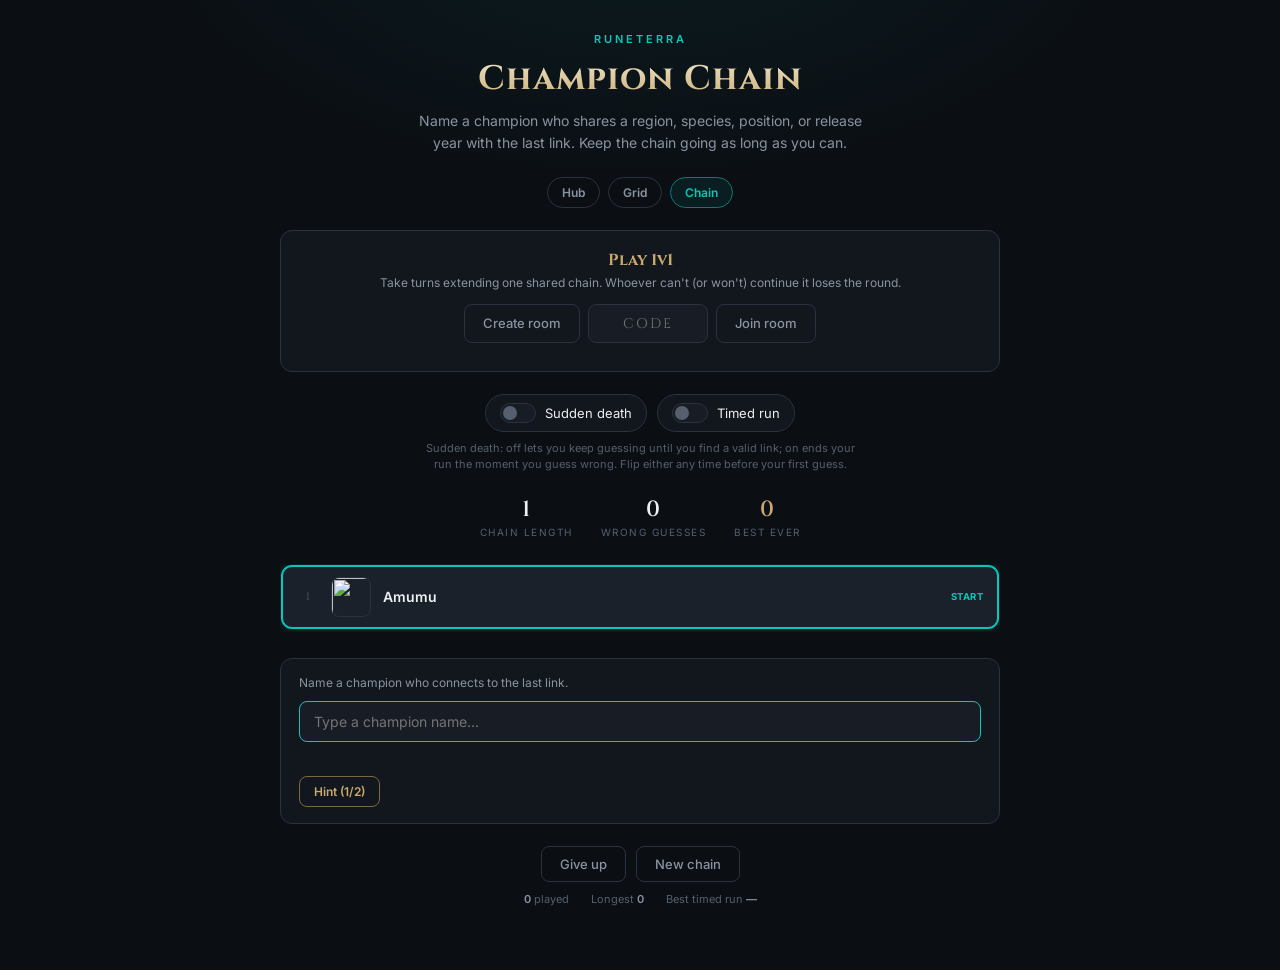
==== chain/index.html @ 6adb9770 "Initial commit" ====
<!DOCTYPE html>
<html lang="en">
<head>
<meta charset="UTF-8">
<meta name="viewport" content="width=device-width, initial-scale=1.0">
<title>Runeterra Chain</title>
<link rel="preconnect" href="https://fonts.googleapis.com">
<link rel="preconnect" href="https://fonts.gstatic.com" crossorigin>
<link href="https://fonts.googleapis.com/css2?family=Cinzel:wght@500;600;700&family=Inter:wght@400;500;600;700&display=swap" rel="stylesheet">
<link rel="stylesheet" href="../shared/theme.css">
<link rel="stylesheet" href="chain.css">
</head>
<body>
<div class="wrap">
  <header>
    <div class="eyebrow">Runeterra</div>
    <h1>Champion Chain</h1>
    <p class="sub">Name a champion who shares a region, species, position, or release year with the last link. Keep the chain going as long as you can.</p>
  </header>

  <div class="nav-row">
    <a href="../index.html">Hub</a>
    <a href="../grid/index.html">Grid</a>
    <a href="index.html" class="active">Chain</a>
  </div>

  <div class="mp-panel" id="mp-panel">
    <h3>Play 1v1</h3>
    <p id="mp-intro">Take turns extending one shared chain. Whoever can't (or won't) continue it loses the round.</p>
    <div class="mp-row" id="mp-lobby-row">
      <button class="ghost" id="mp-create-btn">Create room</button>
      <input type="text" id="mp-code-input" placeholder="CODE" maxlength="5" />
      <button class="ghost" id="mp-join-btn">Join room</button>
    </div>
    <div class="mp-code" id="mp-code-display" style="display:none;"></div>
    <div class="mp-status" id="mp-status"></div>
    <div id="mp-turn-row" style="display:none;margin-top:10px;">
      <span class="player-tag" id="mp-tag-host">Host</span>
      <span class="player-tag" id="mp-tag-guest">Guest</span>
    </div>
  </div>

  <div class="settings-row">
    <label class="toggle-label" id="sudden-toggle-label" for="sudden-toggle">
      <span class="switch">
        <input type="checkbox" id="sudden-toggle">
        <span class="slider"></span>
      </span>
      Sudden death
    </label>
    <label class="toggle-label" id="timer-toggle-label" for="timer-toggle">
      <span class="switch">
        <input type="checkbox" id="timer-toggle">
        <span class="slider"></span>
      </span>
      Timed run
    </label>
  </div>
  <p class="settings-note" id="settings-note">Sudden death: off lets you keep guessing until you find a valid link; on ends your run the moment you guess wrong. Flip either any time before your first guess.</p>

  <div class="statbar">
    <div class="stat"><div class="num" id="stat-length">1</div><div class="lbl">Chain length</div></div>
    <div class="stat"><div class="num" id="stat-misses">0</div><div class="lbl">Wrong guesses</div></div>
    <div class="stat"><div class="num streak" id="stat-best">0</div><div class="lbl">Best ever</div></div>
  </div>

  <div class="timer-row" id="timer-row" style="display:none;">
    <div class="timer-pill" id="timer-pill">0:00</div>
  </div>

  <div class="chain-scroll">
    <div class="chain" id="chain"></div>
  </div>

  <div class="guess-panel">
    <div class="guess-hint" id="guess-hint">Name a champion who connects to the last link.</div>
    <div class="guess-row">
      <input type="text" class="guess-input" id="guess-input" placeholder="Type a champion name..." autocomplete="off" />
      <div class="suggestions" id="suggestions"></div>
    </div>
    <div class="err" id="err-line"></div>
    <div class="hint-row" id="hint-row">
      <button class="hint-btn" id="hint-btn">Hint (1/2)</button>
      <div class="hint-text" id="hint-text"></div>
    </div>
  </div>

  <div class="actions">
    <button class="ghost danger" id="give-up-btn">Give up</button>
    <button class="ghost" id="new-chain-btn">New chain</button>
  </div>

  <div class="result-banner" id="result-banner">
    <div class="score" id="final-score">Chain of 1</div>
    <div class="rline" id="final-line">Longest possible chain from this start.</div>
    <div class="rline" id="mp-result-line" style="display:none;"></div>
    <div class="result-actions">
      <button class="primary" id="play-again-btn">Play again</button>
      <button class="secondary" id="share-btn">Share result</button>
    </div>
    <div class="copy-toast" id="copy-toast"></div>
  </div>

  <div class="stats-strip" id="stats-strip"></div>
</div>

<script type="module" src="chain.js"></script>
</body>
</html>
---- shared/theme.css ----
/* ---------- shared Runeterra theme ---------- */
/* Design tokens + components common to every game (Grid, Chain, future ones).
   Each game's own stylesheet @imports this, then adds only its own layout. */

:root{
  --bg-void: #0b0e13;
  --bg-panel: #12161d;
  --bg-panel-2: #171c25;
  --bg-cell: #1b212b;
  --hex-gold: #c8aa6e;
  --hex-gold-dim: #7a6942;
  --hex-teal: #0ac8b9;
  --hex-teal-dim: #0a7a72;
  --blood-red: #c3423f;
  --text-main: #eef0f2;
  --text-dim: #8b93a1;
  --text-faint: #565f6e;
  --border-soft: #2a3140;
}
*{box-sizing:border-box;}
html,body{margin:0;padding:0;}
body{
  background:
    radial-gradient(ellipse 900px 500px at 50% -10%, rgba(10,200,185,0.08), transparent 60%),
    var(--bg-void);
  color:var(--text-main);
  font-family:'Inter',sans-serif;
  min-height:100vh;
  padding:32px 16px 64px;
}
.wrap{max-width:720px;margin:0 auto;}

header{text-align:center;margin-bottom:22px;}
.eyebrow{
  font-family:'Inter',sans-serif;
  font-size:11px;letter-spacing:3px;text-transform:uppercase;
  color:var(--hex-teal);font-weight:600;margin-bottom:10px;
}
h1{
  font-family:'Cinzel',serif;
  font-size:34px;font-weight:700;margin:0 0 8px;
  background:linear-gradient(180deg,#f0e6cf,var(--hex-gold));
  -webkit-background-clip:text;background-clip:text;color:transparent;
  letter-spacing:1px;
}
.sub{color:var(--text-dim);font-size:14px;max-width:460px;margin:0 auto;line-height:1.6;}

.nav-row{
  display:flex;justify-content:center;gap:8px;margin:0 0 22px;flex-wrap:wrap;
}
.nav-row a{
  font-size:12px;font-weight:600;color:var(--text-dim);text-decoration:none;
  border:1px solid var(--border-soft);padding:7px 14px;border-radius:999px;
}
.nav-row a.active{color:var(--hex-teal);border-color:var(--hex-teal-dim);background:rgba(10,200,185,0.08);}
.nav-row a:hover{color:var(--text-main);}

/* ---- toggle switches ---- */
.settings-row{
  display:flex;align-items:center;justify-content:center;gap:10px;
  margin:20px 0 6px;flex-wrap:wrap;
}
.toggle-label{
  display:flex;align-items:center;gap:9px;
  font-size:13px;color:var(--text-main);cursor:pointer;
  background:var(--bg-panel);border:1px solid var(--border-soft);
  padding:8px 14px;border-radius:999px;
}
.switch{position:relative;width:36px;height:20px;flex-shrink:0;}
.switch input{opacity:0;width:0;height:0;}
.slider{
  position:absolute;inset:0;background:var(--bg-panel-2);
  border:1px solid var(--border-soft);border-radius:999px;
  transition:background .15s ease;
}
.slider::before{
  content:"";position:absolute;height:14px;width:14px;left:2px;top:2px;
  background:var(--text-faint);border-radius:50%;transition:transform .15s ease, background .15s ease;
}
.switch input:checked + .slider{background:var(--hex-teal-dim);border-color:var(--hex-teal);}
.switch input:checked + .slider::before{transform:translateX(16px);background:var(--hex-teal);}
.switch input:disabled + .slider{opacity:0.4;cursor:default;}
.toggle-label.disabled{opacity:0.55;cursor:default;}
.settings-note{
  font-size:11px;color:var(--text-faint);text-align:center;
  max-width:440px;margin:8px auto 22px;line-height:1.5;
}

/* ---- stat bar ---- */
.statbar{
  display:flex;justify-content:center;gap:28px;margin:6px 0 26px;flex-wrap:wrap;
}
.stat{text-align:center;}
.stat .num{font-family:'Cinzel',serif;font-size:22px;font-weight:600;color:var(--text-main);}
.stat .lbl{font-size:10px;letter-spacing:1.5px;text-transform:uppercase;color:var(--text-faint);margin-top:2px;}
.stat .num.streak{color:var(--hex-gold);}

.timer-row{display:flex;justify-content:center;margin:0 0 18px;}
.timer-pill{
  font-family:'Cinzel',serif;font-size:15px;font-weight:600;
  background:var(--bg-panel);border:1px solid var(--border-soft);
  padding:6px 16px;border-radius:999px;color:var(--text-dim);
  min-width:64px;text-align:center;
}
.timer-pill.low{color:var(--blood-red);border-color:var(--blood-red);}

/* ---- guess panel / autocomplete (shared by Grid + Chain) ---- */
.guess-panel{
  margin-top:26px;
  background:var(--bg-panel);
  border:1px solid var(--border-soft);
  border-radius:12px;
  padding:16px 18px;
  min-height:96px;
}
.guess-hint{font-size:12px;color:var(--text-dim);margin-bottom:10px;min-height:16px;}
.guess-hint b{color:var(--hex-gold);font-weight:600;}
.guess-row{position:relative;display:flex;gap:8px;}
input.guess-input{
  flex:1;
  background:var(--bg-panel-2);
  border:1px solid var(--border-soft);
  border-radius:8px;
  padding:11px 14px;
  color:var(--text-main);
  font-family:'Inter',sans-serif;
  font-size:14px;
  outline:none;
}
input.guess-input:focus{border-color:var(--hex-teal);}
input.guess-input:disabled{opacity:0.4;}
.err{color:var(--blood-red);font-size:12px;margin-top:8px;min-height:14px;}
.err.info{color:var(--hex-teal);}

.hint-row{display:flex;align-items:center;gap:10px;margin-top:12px;flex-wrap:wrap;}
button.hint-btn{
  background:transparent;border:1px solid var(--hex-gold-dim);color:var(--hex-gold);
  padding:7px 14px;border-radius:8px;font-family:'Inter',sans-serif;
  font-size:12px;font-weight:600;cursor:pointer;flex-shrink:0;
}
button.hint-btn:hover:not(:disabled){background:rgba(200,170,110,0.12);}
button.hint-btn:disabled{opacity:0.3;cursor:default;}
.hint-text{font-size:12px;color:var(--hex-teal);line-height:1.4;}

.suggestions{
  position:absolute;top:calc(100% + 6px);left:0;right:0;
  background:var(--bg-panel-2);
  border:1px solid var(--border-soft);
  border-radius:8px;
  max-height:220px;overflow-y:auto;
  z-index:5;
  display:none;
}
.suggestions.open{display:block;}
.sugg-item{
  padding:9px 14px;font-size:13px;cursor:pointer;
  display:flex;align-items:center;gap:10px;
  border-bottom:1px solid var(--border-soft);
}
.sugg-item:last-child{border-bottom:none;}
.sugg-item:hover, .sugg-item.hi{background:rgba(10,200,185,0.1);}
.sugg-item img{width:24px;height:24px;border-radius:4px;flex-shrink:0;}

/* ---- actions / buttons ---- */
.actions{display:flex;justify-content:center;gap:10px;margin-top:22px;flex-wrap:wrap;}
button.ghost{
  background:transparent;
  border:1px solid var(--border-soft);
  color:var(--text-dim);
  padding:9px 18px;border-radius:8px;
  font-family:'Inter',sans-serif;font-size:13px;font-weight:500;
  cursor:pointer;
}
button.ghost:hover{border-color:var(--hex-gold-dim);color:var(--text-main);}
button.ghost.danger:hover{border-color:var(--blood-red);color:#ffb4b2;}
button.ghost:disabled{opacity:0.35;cursor:default;}

/* ---- result banner ---- */
.result-banner{
  margin-top:22px;text-align:center;
  background:var(--bg-panel);
  border:1px solid var(--hex-gold-dim);
  border-radius:12px;
  padding:22px 18px;
  display:none;
}
.result-banner.show{display:block;}
.result-banner .score{
  font-family:'Cinzel',serif;font-size:28px;color:var(--hex-gold);font-weight:700;
}
.result-banner .rline{color:var(--text-dim);font-size:13px;margin-top:6px;}
.result-banner button.primary{
  margin-top:16px;
  background:var(--hex-teal-dim);
  border:1px solid var(--hex-teal);
  color:#eafffb;
  padding:10px 22px;border-radius:8px;
  font-family:'Inter',sans-serif;font-size:13px;font-weight:600;
  cursor:pointer;
}
.result-banner button.primary:hover{background:var(--hex-teal);color:#062120;}
.result-actions{display:flex;justify-content:center;gap:10px;margin-top:16px;flex-wrap:wrap;}
.result-actions button.secondary{
  background:transparent;border:1px solid var(--hex-gold-dim);color:var(--hex-gold);
  padding:10px 20px;border-radius:8px;font-family:'Inter',sans-serif;
  font-size:13px;font-weight:600;cursor:pointer;
}
.result-actions button.secondary:hover{background:rgba(200,170,110,0.12);}
.copy-toast{font-size:11px;color:var(--hex-teal);margin-top:10px;min-height:14px;}

.stats-strip{
  display:flex;justify-content:center;gap:22px;margin:10px 0 0;flex-wrap:wrap;
  font-size:11px;color:var(--text-faint);
}
.stats-strip span b{color:var(--text-dim);font-weight:600;}

/* ---- multiplayer lobby (shared) ---- */
.mp-panel{
  background:var(--bg-panel);border:1px solid var(--border-soft);border-radius:12px;
  padding:18px;margin:0 0 22px;text-align:center;
}
.mp-panel h3{margin:0 0 4px;font-family:'Cinzel',serif;font-size:16px;color:var(--hex-gold);}
.mp-panel p{margin:4px 0 14px;font-size:12px;color:var(--text-dim);}
.mp-row{display:flex;gap:8px;justify-content:center;flex-wrap:wrap;}
.mp-row input{
  background:var(--bg-panel-2);border:1px solid var(--border-soft);border-radius:8px;
  padding:9px 12px;color:var(--text-main);font-family:'Cinzel',serif;letter-spacing:2px;
  text-transform:uppercase;width:120px;text-align:center;font-size:14px;
}
.mp-code{
  font-family:'Cinzel',serif;font-size:26px;letter-spacing:6px;color:var(--hex-teal);
  margin:6px 0;
}
.mp-status{font-size:12px;color:var(--text-faint);margin-top:10px;}
.mp-status.live{color:var(--hex-teal);}
.player-tag{
  display:inline-flex;align-items:center;gap:6px;font-size:11px;
  background:var(--bg-panel-2);border:1px solid var(--border-soft);
  padding:4px 10px;border-radius:999px;color:var(--text-dim);margin:0 4px;
}
.player-tag.you{color:var(--hex-teal);border-color:var(--hex-teal-dim);}
.player-tag.turn{color:var(--hex-gold);border-color:var(--hex-gold-dim);}

@media (max-width:520px){
  h1{font-size:26px;}
}
---- chain/chain.css ----
@import url("../shared/theme.css");

.chain-scroll{max-height:440px;overflow-y:auto;padding:2px 2px 4px;}
.chain{display:flex;flex-direction:column;gap:0;}

.chain-link{
  display:flex;align-items:center;gap:12px;
  background:var(--bg-cell);
  border:1px solid var(--border-soft);
  border-radius:10px;
  padding:10px 14px;
}
.chain-link.latest{border-color:var(--hex-teal);box-shadow:0 0 0 1px var(--hex-teal), 0 0 14px 0 rgba(10,200,185,0.25);}
.chain-link img{
  width:40px;height:40px;border-radius:8px;flex-shrink:0;object-fit:cover;
  border:1px solid var(--border-soft);
}
.chain-link .name{font-weight:600;font-size:14px;color:var(--text-main);}
.chain-link .idx{
  font-family:'Cinzel',serif;font-size:11px;color:var(--text-faint);
  min-width:22px;text-align:center;
}

.chain-connector{
  display:flex;align-items:center;justify-content:center;gap:8px;
  padding:6px 0 6px 40px;
  font-size:11px;color:var(--hex-gold);
}
.chain-connector::before{
  content:"↓";
  color:var(--text-faint);
}
.chain-connector .attr{
  background:rgba(200,170,110,0.1);
  border:1px solid var(--hex-gold-dim);
  padding:2px 8px;border-radius:999px;
  font-weight:600;
}

.chain-start-tag{
  font-size:9.5px;letter-spacing:0.5px;text-transform:uppercase;
  color:var(--hex-teal);font-weight:700;margin-left:auto;
}
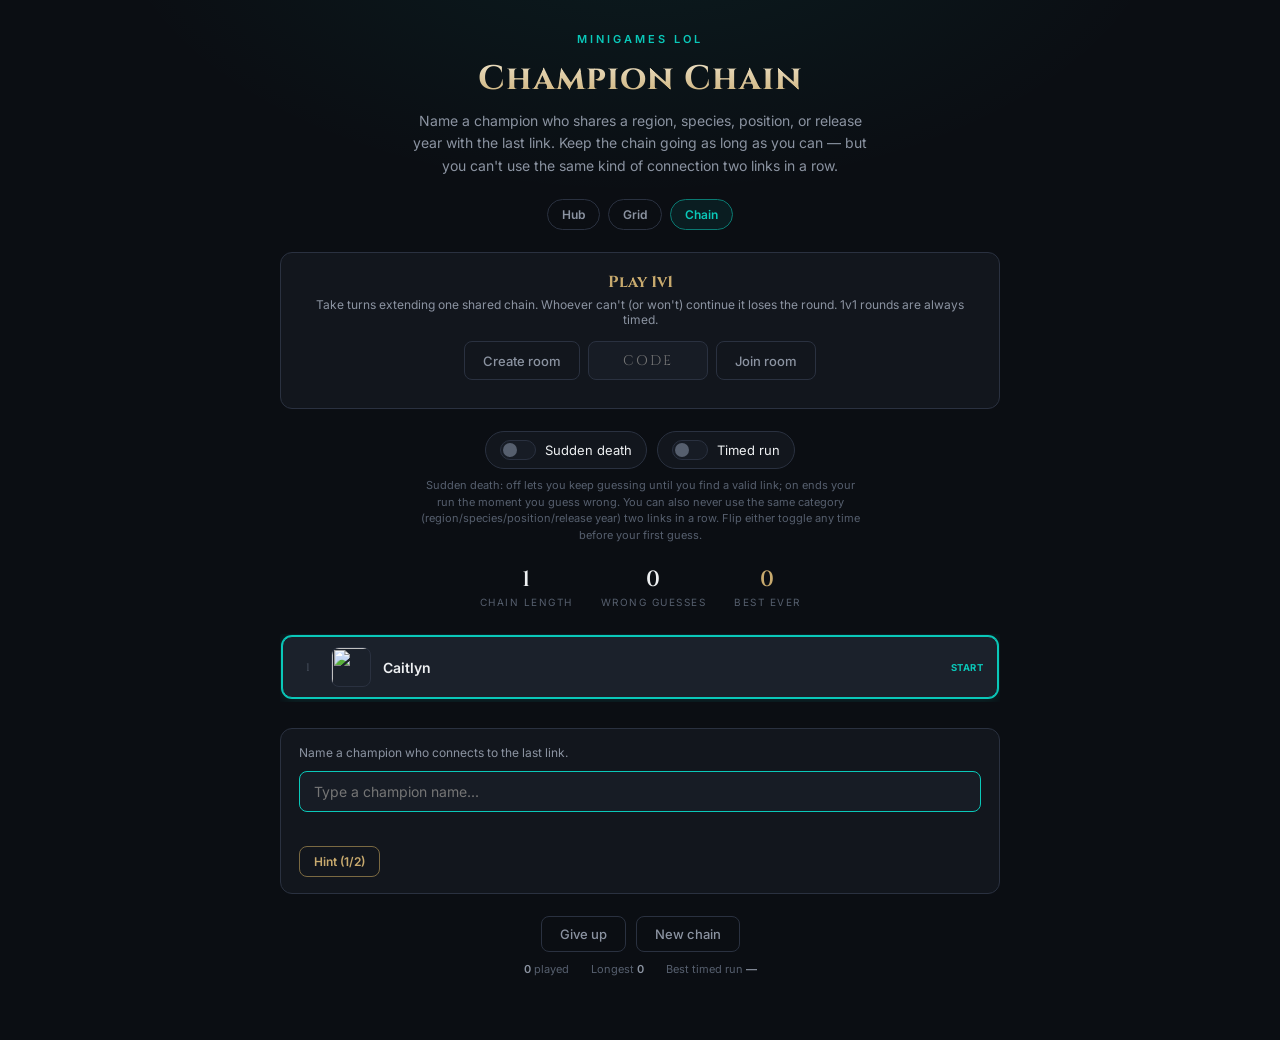
==== commit c4248cd8: "fixed stats + added chain" ====
--- a/chain/index.html
+++ b/chain/index.html
@@ -3,7 +3,7 @@
 <head>
 <meta charset="UTF-8">
 <meta name="viewport" content="width=device-width, initial-scale=1.0">
-<title>Runeterra Chain</title>
+<title>lol chain</title>
 <link rel="preconnect" href="https://fonts.googleapis.com">
 <link rel="preconnect" href="https://fonts.gstatic.com" crossorigin>
 <link href="https://fonts.googleapis.com/css2?family=Cinzel:wght@500;600;700&family=Inter:wght@400;500;600;700&display=swap" rel="stylesheet">
@@ -13,9 +13,9 @@
 <body>
 <div class="wrap">
   <header>
-    <div class="eyebrow">Runeterra</div>
+    <div class="eyebrow">minigames lol</div>
     <h1>Champion Chain</h1>
-    <p class="sub">Name a champion who shares a region, species, position, or release year with the last link. Keep the chain going as long as you can.</p>
+    <p class="sub">Name a champion who shares a region, species, position, or release year with the last link. Keep the chain going as long as you can &mdash; but you can't use the same kind of connection two links in a row.</p>
   </header>
 
   <div class="nav-row">
@@ -26,7 +26,7 @@
 
   <div class="mp-panel" id="mp-panel">
     <h3>Play 1v1</h3>
-    <p id="mp-intro">Take turns extending one shared chain. Whoever can't (or won't) continue it loses the round.</p>
+    <p id="mp-intro">Take turns extending one shared chain. Whoever can't (or won't) continue it loses the round. 1v1 rounds are always timed.</p>
     <div class="mp-row" id="mp-lobby-row">
       <button class="ghost" id="mp-create-btn">Create room</button>
       <input type="text" id="mp-code-input" placeholder="CODE" maxlength="5" />
@@ -56,7 +56,7 @@
       Timed run
     </label>
   </div>
-  <p class="settings-note" id="settings-note">Sudden death: off lets you keep guessing until you find a valid link; on ends your run the moment you guess wrong. Flip either any time before your first guess.</p>
+  <p class="settings-note" id="settings-note">Sudden death: off lets you keep guessing until you find a valid link; on ends your run the moment you guess wrong. You can also never use the same category (region/species/position/release year) two links in a row. Flip either toggle any time before your first guess.</p>
 
   <div class="statbar">
     <div class="stat"><div class="num" id="stat-length">1</div><div class="lbl">Chain length</div></div>
@@ -68,7 +68,7 @@
     <div class="timer-pill" id="timer-pill">0:00</div>
   </div>
 
-  <div class="chain-scroll">
+  <div class="chain-scroll" id="chain-scroll">
     <div class="chain" id="chain"></div>
   </div>
 
--- a/shared/theme.css
+++ b/shared/theme.css
@@ -233,6 +233,54 @@
 }
 .mp-status{font-size:12px;color:var(--text-faint);margin-top:10px;}
 .mp-status.live{color:var(--hex-teal);}
+
+/* ---- clear win/lose/tie result state (shared by Grid + Chain 1v1) ---- */
+.rline.mp-win, .rline.mp-lose, .rline.mp-tie{
+  font-weight:700;font-size:15px;padding:10px 14px;border-radius:8px;margin-top:10px;
+}
+.rline.mp-win{color:#baffd8;background:rgba(10,200,185,0.14);border:1px solid var(--hex-teal);}
+.rline.mp-lose{color:#ffc4c2;background:rgba(195,66,63,0.14);border:1px solid var(--blood-red);}
+.rline.mp-tie{color:var(--hex-gold);background:rgba(200,170,110,0.12);border:1px solid var(--hex-gold-dim);}
+
+/* ---- coin flip ---- */
+.coin-flip{
+  font-family:'Cinzel',serif;font-size:14px;color:var(--hex-gold);
+  margin-top:10px;
+}
+.coin-flip .coin{display:inline-block;animation:coin-spin 0.7s ease-out;}
+@keyframes coin-spin{
+  0%{transform:rotateY(0deg);}
+  100%{transform:rotateY(1080deg);}
+}
+
+/* ---- mode toggle (Race / Turns) ---- */
+.mp-mode-row{display:flex;justify-content:center;gap:8px;margin-bottom:14px;}
+.mode-btn{
+  background:var(--bg-panel-2);border:1px solid var(--border-soft);color:var(--text-dim);
+  padding:7px 16px;border-radius:999px;font-family:'Inter',sans-serif;
+  font-size:12px;font-weight:600;cursor:pointer;
+}
+.mode-btn.active{color:var(--hex-teal);border-color:var(--hex-teal-dim);background:rgba(10,200,185,0.1);}
+.mode-btn:disabled{opacity:0.45;cursor:default;}
+
+/* ---- turn-based grid ownership ---- */
+.cell.owned-host{border-color:var(--hex-teal);box-shadow:0 0 0 1px var(--hex-teal);}
+.cell.owned-guest{border-color:var(--hex-gold);box-shadow:0 0 0 1px var(--hex-gold);}
+.cell .owner-tag{
+  position:absolute;top:5px;left:5px;
+  font-size:8.5px;font-weight:700;letter-spacing:0.4px;text-transform:uppercase;
+  padding:2px 6px;border-radius:4px;color:#fff;
+}
+.owner-tag.owned-host{background:rgba(10,200,185,0.85);}
+.owner-tag.owned-guest{background:rgba(200,170,110,0.85);}
+.mp-score-row{
+  display:flex;justify-content:center;gap:24px;margin:6px 0 18px;
+}
+.mp-score-row .mp-score{
+  text-align:center;font-family:'Cinzel',serif;
+}
+.mp-score-row .mp-score .n{font-size:20px;font-weight:700;color:var(--text-main);}
+.mp-score-row .mp-score .l{font-size:10px;letter-spacing:1px;text-transform:uppercase;color:var(--text-faint);}
 .player-tag{
   display:inline-flex;align-items:center;gap:6px;font-size:11px;
   background:var(--bg-panel-2);border:1px solid var(--border-soft);
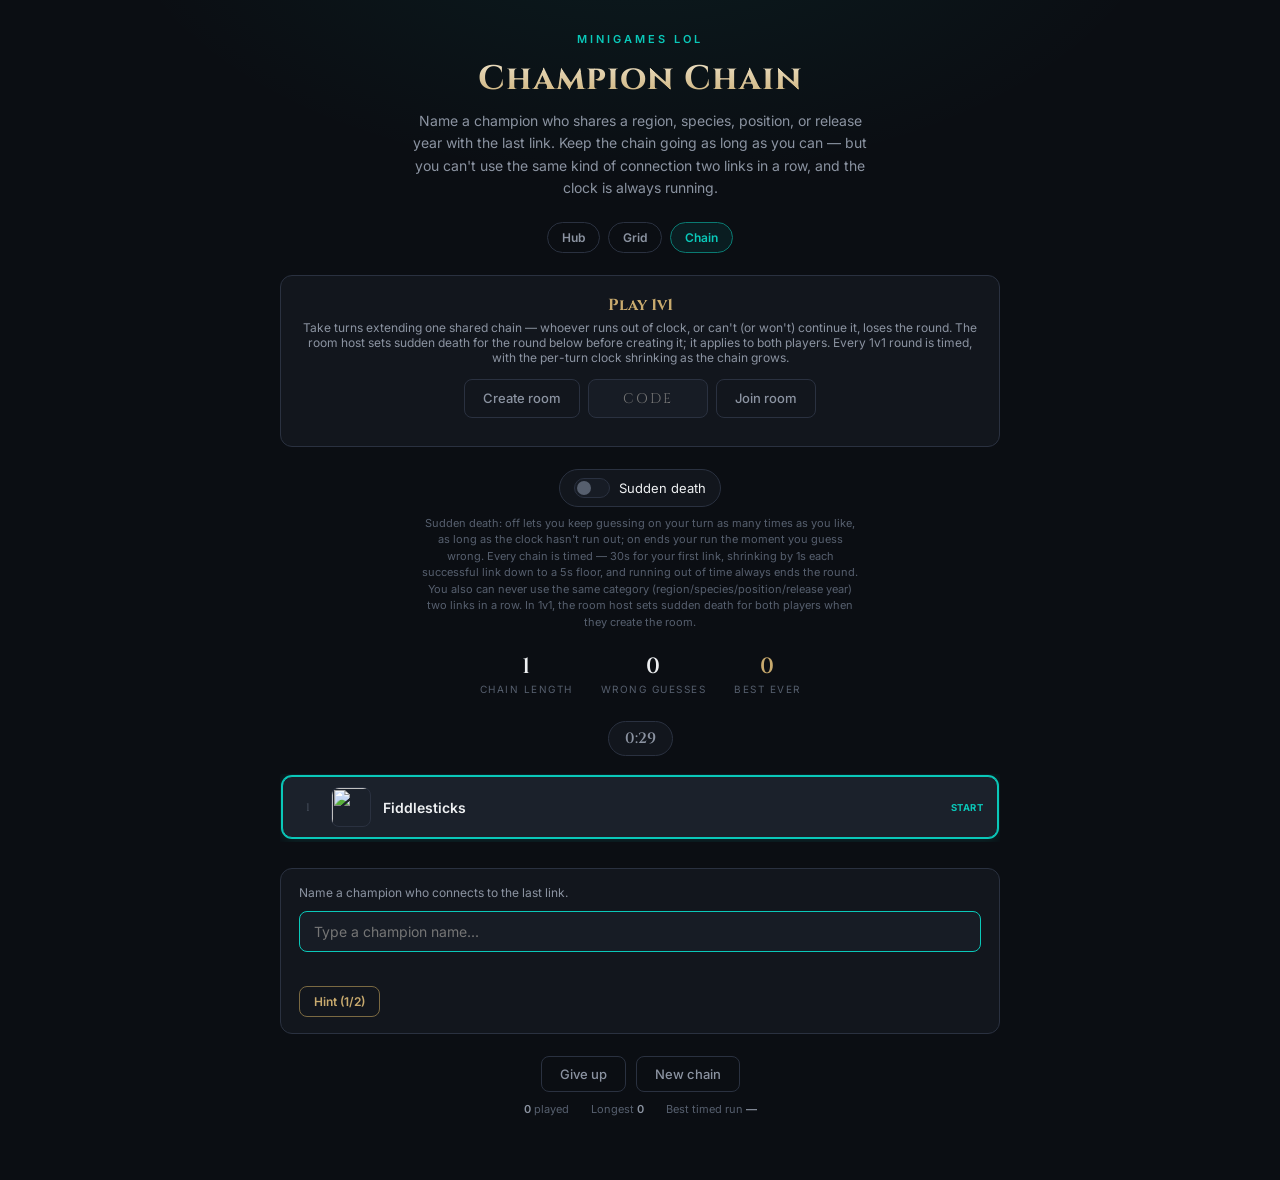
==== commit daa2cceb: "updated came logic" ====
--- a/chain/index.html
+++ b/chain/index.html
@@ -15,7 +15,7 @@
   <header>
     <div class="eyebrow">minigames lol</div>
     <h1>Champion Chain</h1>
-    <p class="sub">Name a champion who shares a region, species, position, or release year with the last link. Keep the chain going as long as you can &mdash; but you can't use the same kind of connection two links in a row.</p>
+    <p class="sub">Name a champion who shares a region, species, position, or release year with the last link. Keep the chain going as long as you can &mdash; but you can't use the same kind of connection two links in a row, and the clock is always running.</p>
   </header>
 
   <div class="nav-row">
@@ -26,7 +26,7 @@
 
   <div class="mp-panel" id="mp-panel">
     <h3>Play 1v1</h3>
-    <p id="mp-intro">Take turns extending one shared chain. Whoever can't (or won't) continue it loses the round. 1v1 rounds are always timed.</p>
+    <p id="mp-intro">Take turns extending one shared chain — whoever runs out of clock, or can't (or won't) continue it, loses the round. The room host sets sudden death for the round below before creating it; it applies to both players. Every 1v1 round is timed, with the per-turn clock shrinking as the chain grows.</p>
     <div class="mp-row" id="mp-lobby-row">
       <button class="ghost" id="mp-create-btn">Create room</button>
       <input type="text" id="mp-code-input" placeholder="CODE" maxlength="5" />
@@ -34,13 +34,14 @@
     </div>
     <div class="mp-code" id="mp-code-display" style="display:none;"></div>
     <div class="mp-status" id="mp-status"></div>
+    <div class="mp-settings-line" id="mp-settings-line" style="display:none;"></div>
     <div id="mp-turn-row" style="display:none;margin-top:10px;">
       <span class="player-tag" id="mp-tag-host">Host</span>
       <span class="player-tag" id="mp-tag-guest">Guest</span>
     </div>
   </div>
 
-  <div class="settings-row">
+  <div class="settings-row" id="settings-row">
     <label class="toggle-label" id="sudden-toggle-label" for="sudden-toggle">
       <span class="switch">
         <input type="checkbox" id="sudden-toggle">
@@ -48,15 +49,8 @@
       </span>
       Sudden death
     </label>
-    <label class="toggle-label" id="timer-toggle-label" for="timer-toggle">
-      <span class="switch">
-        <input type="checkbox" id="timer-toggle">
-        <span class="slider"></span>
-      </span>
-      Timed run
-    </label>
   </div>
-  <p class="settings-note" id="settings-note">Sudden death: off lets you keep guessing until you find a valid link; on ends your run the moment you guess wrong. You can also never use the same category (region/species/position/release year) two links in a row. Flip either toggle any time before your first guess.</p>
+  <p class="settings-note" id="settings-note">Sudden death: off lets you keep guessing on your turn as many times as you like, as long as the clock hasn't run out; on ends your run the moment you guess wrong. Every chain is timed &mdash; 30s for your first link, shrinking by 1s each successful link down to a 5s floor, and running out of time always ends the round. You also can never use the same category (region/species/position/release year) two links in a row. In 1v1, the room host sets sudden death for both players when they create the room.</p>
 
   <div class="statbar">
     <div class="stat"><div class="num" id="stat-length">1</div><div class="lbl">Chain length</div></div>
@@ -65,7 +59,7 @@
   </div>
 
   <div class="timer-row" id="timer-row" style="display:none;">
-    <div class="timer-pill" id="timer-pill">0:00</div>
+    <div class="timer-pill" id="timer-pill">0:30</div>
   </div>
 
   <div class="chain-scroll" id="chain-scroll">
@@ -106,4 +100,4 @@
 
 <script type="module" src="chain.js"></script>
 </body>
-</html>
+</html>
--- a/chain/chain.css
+++ b/chain/chain.css
@@ -41,3 +41,22 @@
   font-size:9.5px;letter-spacing:0.5px;text-transform:uppercase;
   color:var(--hex-teal);font-weight:700;margin-left:auto;
 }
+
+/* Per-turn countdown gets urgent-looking once the clock is low. */
+.timer-pill.warn{
+  color:#ff6b6b;
+  border-color:#ff6b6b;
+  box-shadow:0 0 0 1px rgba(255,107,107,0.35), 0 0 12px 0 rgba(255,107,107,0.25);
+  animation:chain-timer-pulse 1s ease-in-out infinite;
+}
+@keyframes chain-timer-pulse{
+  0%,100%{opacity:1;}
+  50%{opacity:0.6;}
+}
+
+/* Read-only summary of the host-locked room settings, shown once in a 1v1 room. */
+.mp-settings-line{
+  font-size:11.5px;
+  color:var(--text-faint);
+  margin-top:8px;
+}
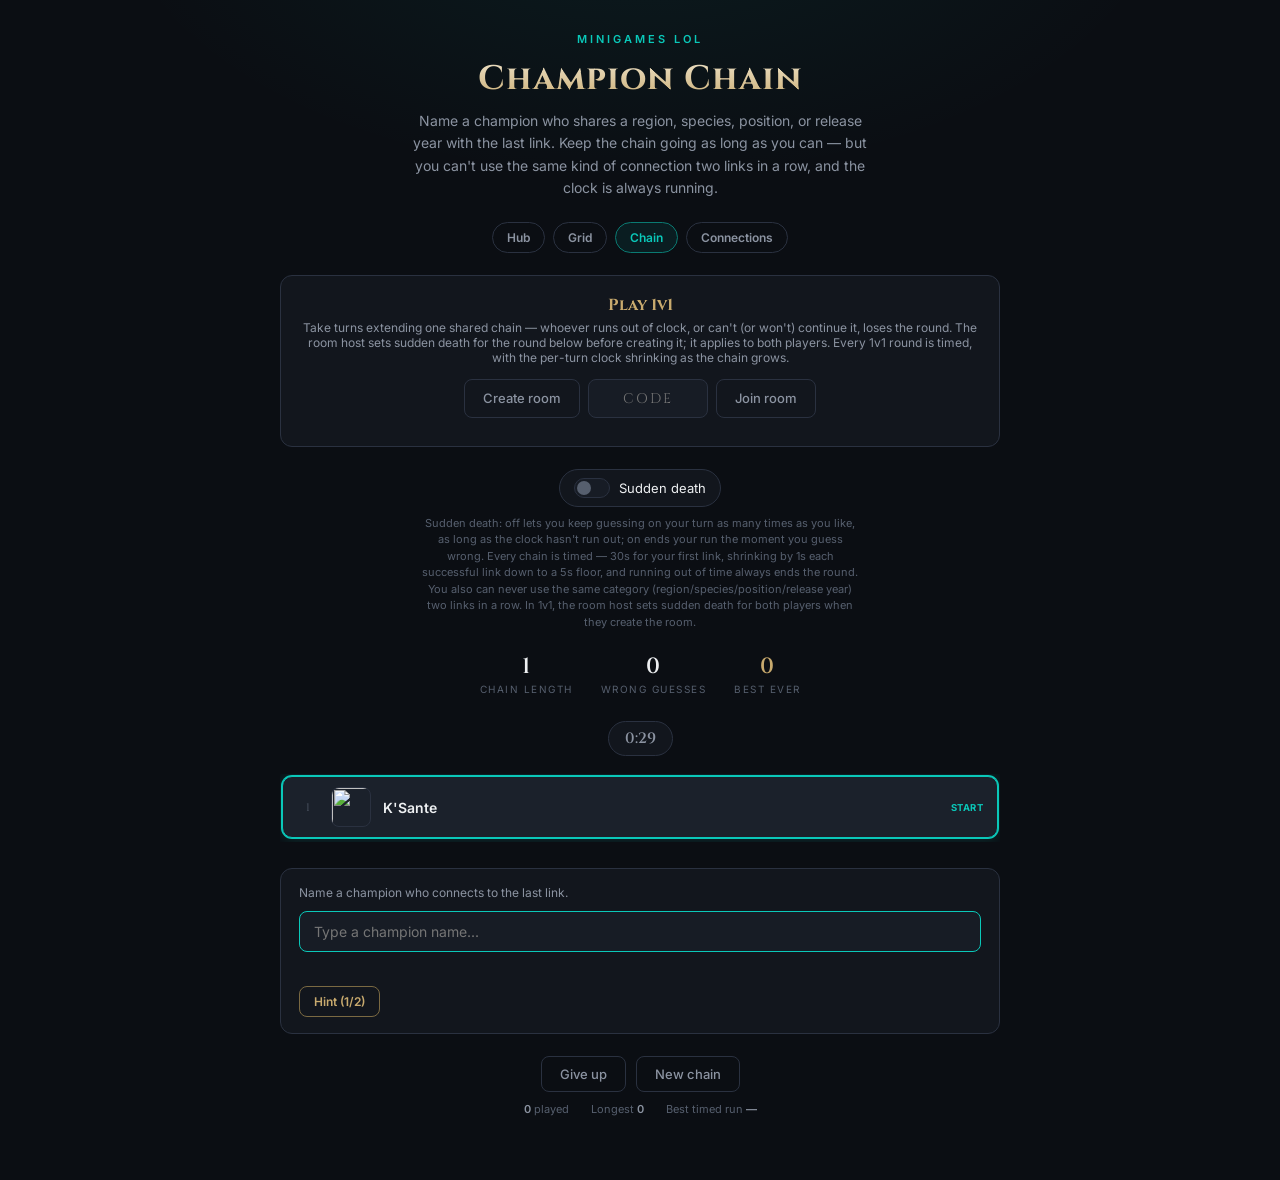
==== commit 6c0f069d: "updated paths" ====
--- a/chain/index.html
+++ b/chain/index.html
@@ -22,6 +22,7 @@
     <a href="../index.html">Hub</a>
     <a href="../grid/index.html">Grid</a>
     <a href="index.html" class="active">Chain</a>
+    <a href="../connections/index.html">Connections</a>
   </div>
 
   <div class="mp-panel" id="mp-panel">
